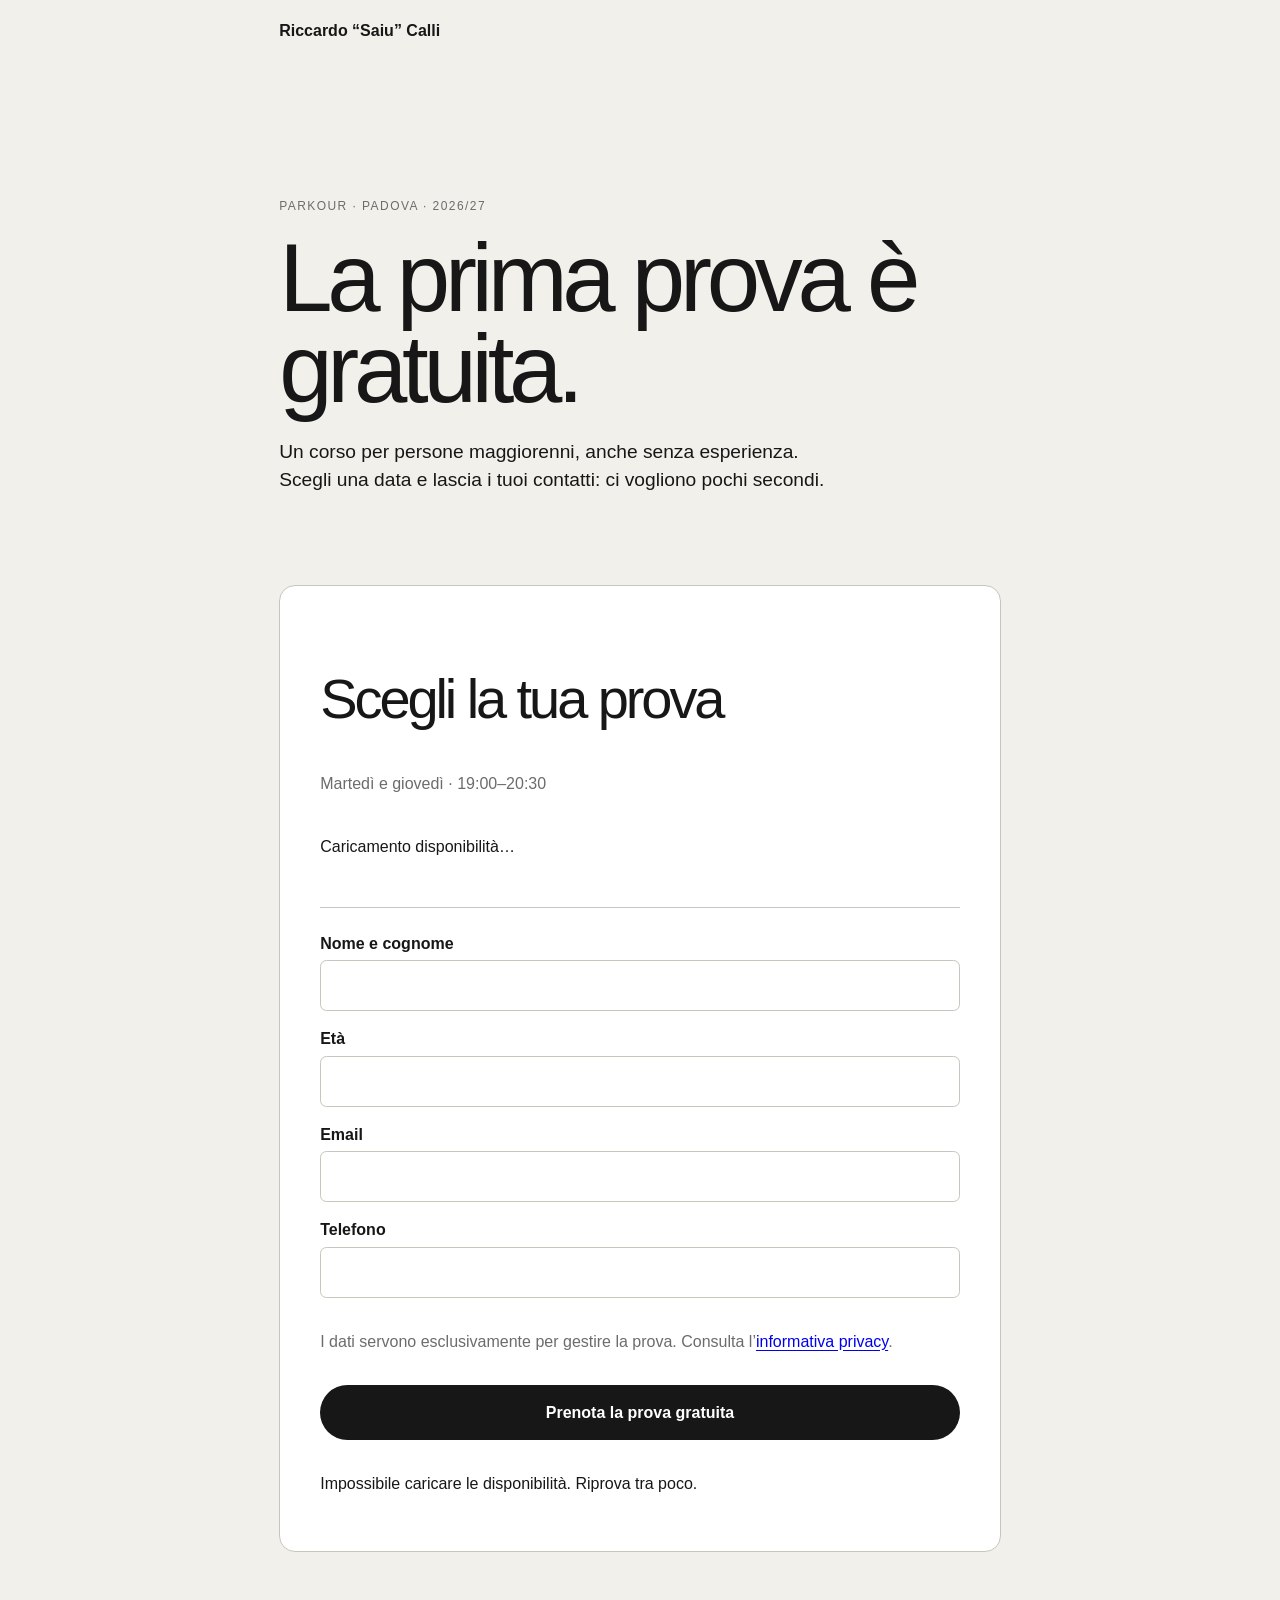
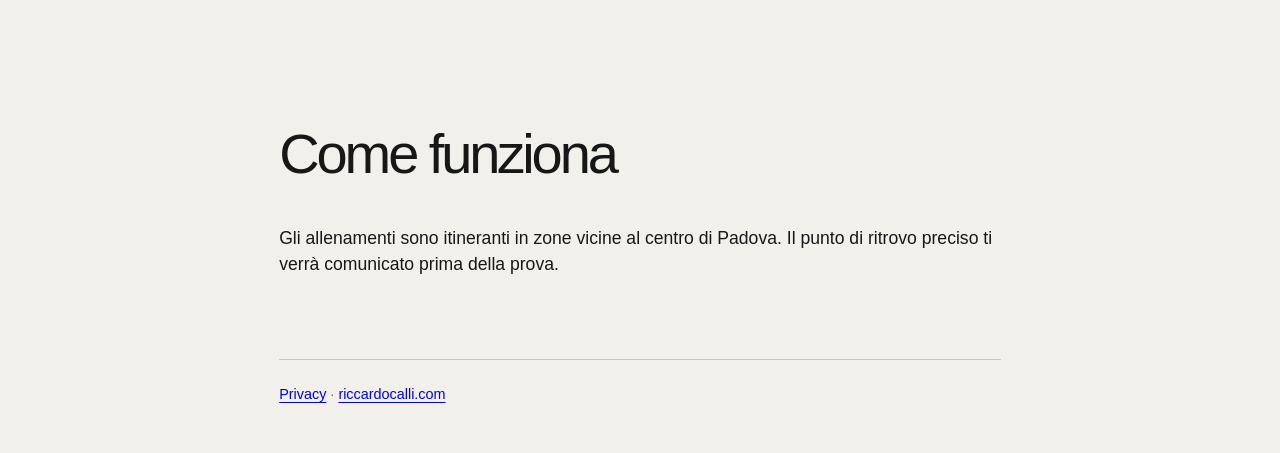
==== index.html @ 6048e5b0 "Connect booking landing to deployed backend" ====
<!doctype html>
<html lang="it">
<head>
<meta charset="utf-8">
<meta name="viewport" content="width=device-width, initial-scale=1">
<title>Prenota la tua prova di Parkour — Riccardo Calli</title>
<meta name="description" content="Prenota gratuitamente la tua prima prova di Parkour a Padova. Corso per maggiorenni, martedì e giovedì dalle 19:00 alle 20:30.">
<link rel="stylesheet" href="styles.css">
</head>
<body>
<main class="booking-shell">
<header><a class="brand" href="https://www.riccardocalli.com">Riccardo “Saiu” Calli</a></header>
<section class="intro">
<p class="eyebrow">Parkour · Padova · 2026/27</p>
<h1>La prima prova è gratuita.</h1>
<p>Un corso per persone maggiorenni, anche senza esperienza. Scegli una data e lascia i tuoi contatti: ci vogliono pochi secondi.</p>
</section>
<section class="card" aria-labelledby="booking-title">
<h2 id="booking-title">Scegli la tua prova</h2>
<p class="muted">Martedì e giovedì · 19:00–20:30</p>
<div id="calendar" class="calendar" aria-live="polite"><p>Caricamento disponibilità…</p></div>
<form id="booking-form" hidden>
<input type="hidden" id="date" name="date">
<label>Nome e cognome<input required name="name" autocomplete="name"></label>
<label>Età<input required name="age" type="number" min="18" max="120"></label>
<label>Email<input required name="email" type="email" autocomplete="email"></label>
<label>Telefono<input required name="phone" type="tel" autocomplete="tel"></label>
<p class="privacy-note">I dati servono esclusivamente per gestire la prova. Consulta l’<a href="/privacy.html">informativa privacy</a>.</p>
<button type="submit">Prenota la prova gratuita</button>
<p id="status" role="status"></p>
</form>
</section>
<section class="details"><h2>Come funziona</h2><p>Gli allenamenti sono itineranti in zone vicine al centro di Padova. Il punto di ritrovo preciso ti verrà comunicato prima della prova.</p></section>
<footer><a href="/privacy.html">Privacy</a><span> · </span><a href="https://www.riccardocalli.com">riccardocalli.com</a></footer>
</main>
<script>
const endpoint = "https://script.google.com/macros/s/AKfycbx9Z68iJsYeIq684ezzrgquSORSjUeODkdWS-5pTUuIYwmfUe0UScEKsotK9m8AqnDbnQ/exec";
const calendar = document.querySelector("#calendar");
const form = document.querySelector("#booking-form");
const status = document.querySelector("#status");
let selectedDate = "";
function renderDates(items){calendar.innerHTML=""; if(!items.length){calendar.innerHTML="<p>Nessuna disponibilità nei prossimi giorni.</p>";return} items.forEach(item=>{const b=document.createElement("button");b.type="button";b.className="slot "+item.status;b.disabled=item.full;b.innerHTML="<strong>"+item.label+"</strong><span>"+item.remaining+" posti disponibili</span>";b.onclick=()=>{selectedDate=item.date;document.querySelector("#date").value=item.date;form.hidden=false;form.scrollIntoView({behavior:"smooth",block:"start"});document.querySelector('[name=name]').focus()};calendar.appendChild(b)})}
function fallbackDates(){const out=[],now=new Date();for(let i=1;i<=21;i++){const d=new Date(now);d.setDate(now.getDate()+i);if(d.getDay()===2||d.getDay()===4)out.push({date:d.toISOString().slice(0,10),label:d.toLocaleDateString("it-IT",{weekday:"long",day:"numeric",month:"long"}),remaining:10,status:"green",full:false})}renderDates(out)}
async function load(){if(!endpoint){fallbackDates();return}try{const r=await fetch(endpoint+"?action=availability");if(!r.ok)throw Error();renderDates((await r.json()).dates)}catch(e){status.textContent="Impossibile caricare le disponibilità. Riprova tra poco.";}}
form.addEventListener("submit",async e=>{e.preventDefault();const data=Object.fromEntries(new FormData(form));if(Number(data.age)<18){status.textContent="Il corso è riservato ai maggiorenni.";return}status.textContent="Invio in corso…";if(!endpoint){status.textContent="Il sistema di prenotazione non è ancora collegato.";return}try{const r=await fetch(endpoint,{method:"POST",headers:{"Content-Type":"text/plain;charset=utf-8"},body:JSON.stringify({...data,attribution:Object.fromEntries(new URLSearchParams(location.search))})});const out=await r.json();status.textContent=out.message||"Prenotazione registrata.";if(out.ok)form.reset()}catch(e){status.textContent="Si è verificato un errore. Riprova tra poco.";}})
load();
</script>
</body>
</html>
---- styles.css ----
:root{--ink:#171717;--paper:#f2f0eb;--accent:#d8ff00;--muted:#6c6c6c;--line:#c8c5bd}*{box-sizing:border-box}body{margin:0;background:var(--paper);color:var(--ink);font-family:Arial,Helvetica,sans-serif;line-height:1.45}.booking-shell{max-width:760px;margin:auto;padding:1.2rem 1.2rem 3rem}.brand{font-weight:700;color:inherit;text-decoration:none}.intro{padding:16vh 0 8vh}.eyebrow{text-transform:uppercase;letter-spacing:.12em;font-size:.75rem;color:var(--muted)}h1,h2{letter-spacing:-.055em;line-height:.95;font-weight:500}h1{font-size:clamp(3rem,12vw,6rem);margin:1rem 0 1.5rem}h2{font-size:clamp(2rem,7vw,3.5rem)}.intro p:not(.eyebrow){font-size:1.2rem;max-width:36rem}.card{background:#fff;border:1px solid var(--line);padding:clamp(1.2rem,5vw,2.5rem);border-radius:1rem}.muted,.privacy-note{color:var(--muted)}.calendar{display:grid;gap:.7rem;margin:1.5rem 0 2rem}.slot{display:flex;justify-content:space-between;align-items:center;text-align:left;border:1px solid var(--line);border-left:8px solid #45a85a;background:#fff;padding:1rem;border-radius:.5rem;color:var(--ink);cursor:pointer;font:inherit}.slot span{font-size:.85rem;color:var(--muted)}.slot.orange{border-left-color:#ed9a28}.slot.red{border-left-color:#d64c42;opacity:.65;cursor:not-allowed}.slot:hover:not(:disabled){background:#f5f5f0}form{display:grid;gap:1rem;border-top:1px solid var(--line);padding-top:1.5rem}label{display:grid;gap:.35rem;font-weight:700}input{font:inherit;padding:.8rem;border:1px solid var(--line);border-radius:.4rem;background:#fff}button[type=submit]{font:inherit;font-weight:700;padding:1rem;border:0;border-radius:999px;background:var(--ink);color:#fff;cursor:pointer}a{text-decoration:underline;text-underline-offset:3px}.details{padding:8rem 0 4rem}.details p{font-size:1.1rem}footer{border-top:1px solid var(--line);padding-top:1.5rem;font-size:.9rem;color:var(--muted)}
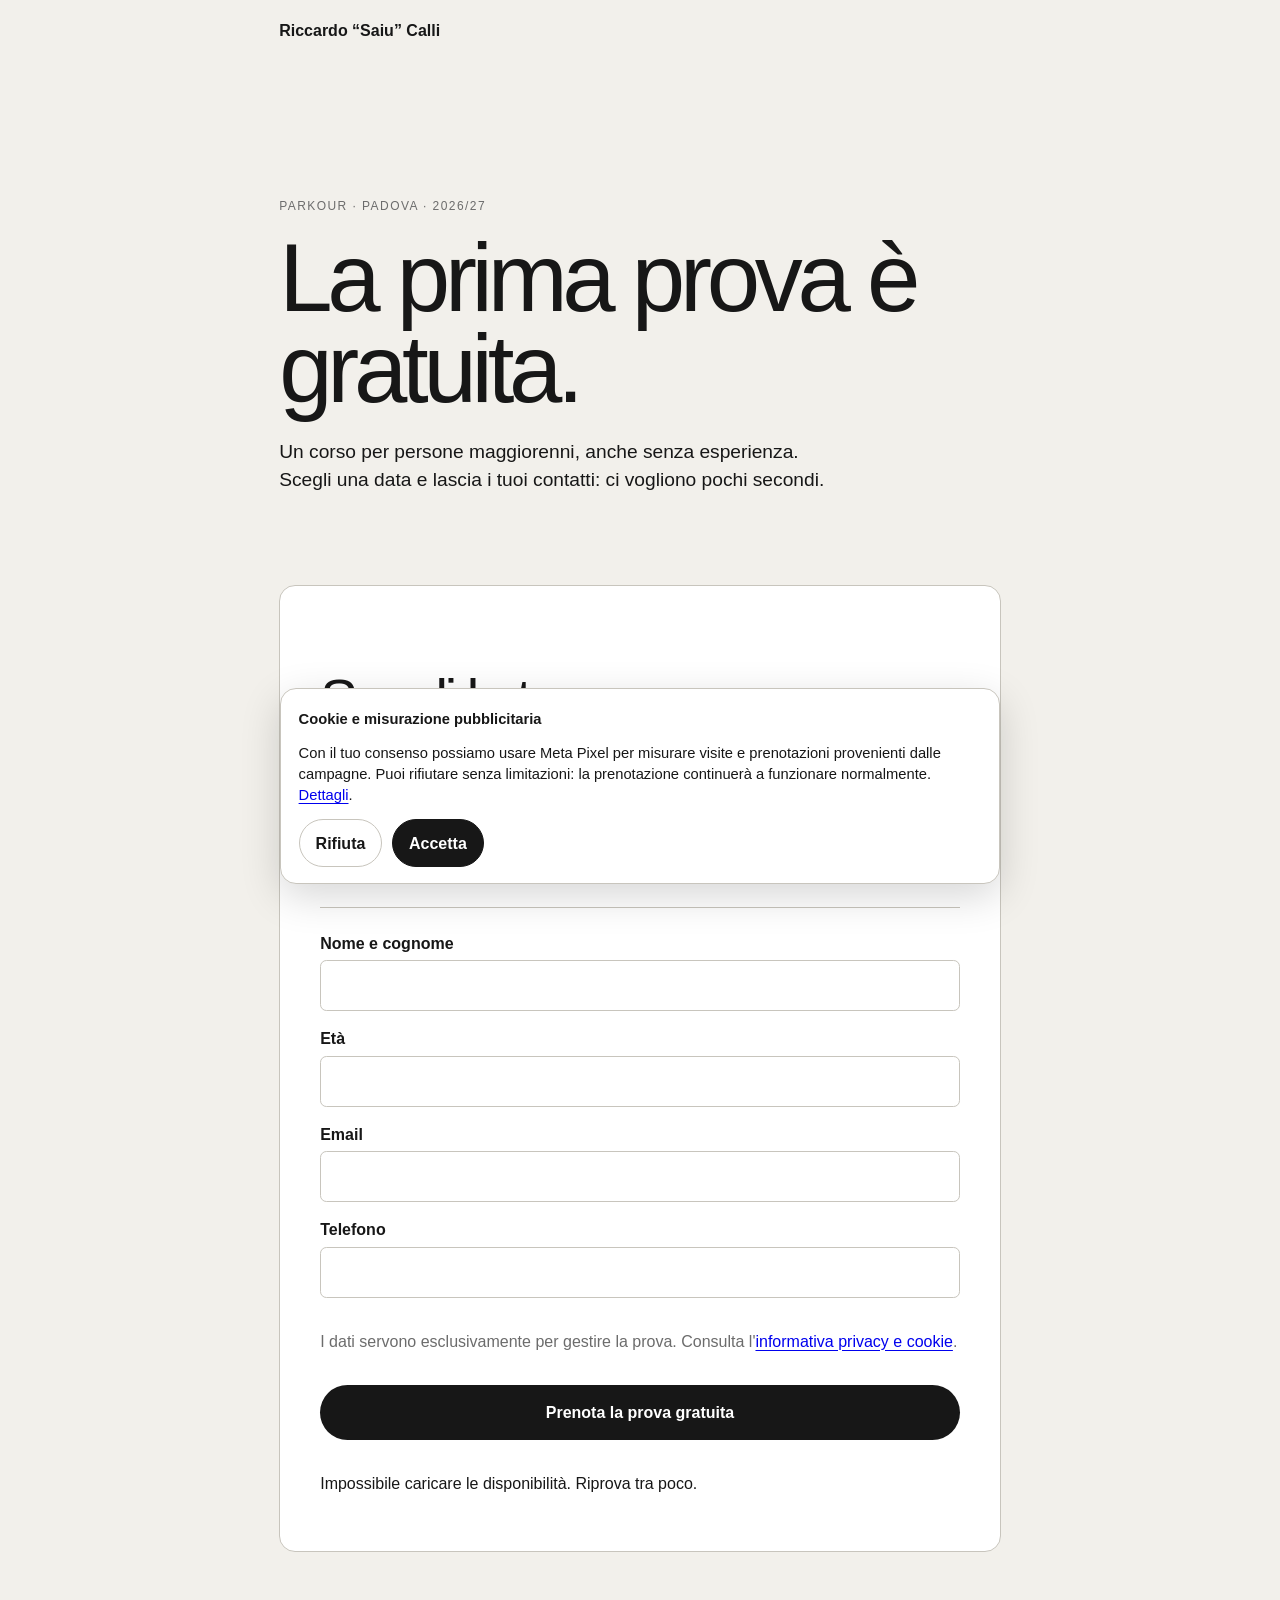
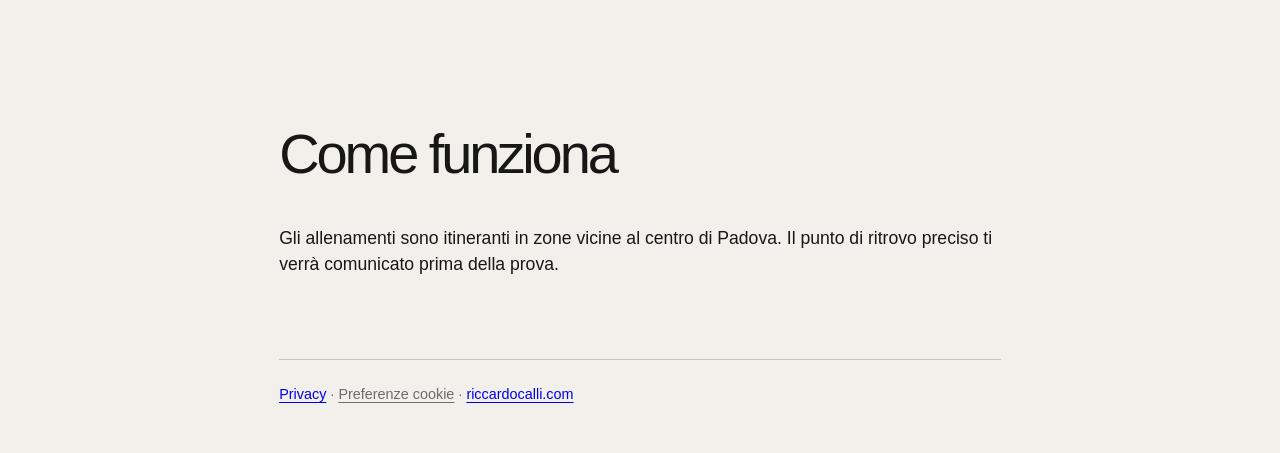
==== commit 3acae72e: "Add consent-gated Meta Pixel and Lead tracking" ====
--- a/index.html
+++ b/index.html
@@ -25,24 +25,154 @@
 <label>Età<input required name="age" type="number" min="18" max="120"></label>
 <label>Email<input required name="email" type="email" autocomplete="email"></label>
 <label>Telefono<input required name="phone" type="tel" autocomplete="tel"></label>
-<p class="privacy-note">I dati servono esclusivamente per gestire la prova. Consulta l’<a href="/privacy.html">informativa privacy</a>.</p>
+<p class="privacy-note">I dati servono esclusivamente per gestire la prova. Consulta l'<a href="/privacy.html">informativa privacy e cookie</a>.</p>
 <button type="submit">Prenota la prova gratuita</button>
 <p id="status" role="status"></p>
 </form>
 </section>
 <section class="details"><h2>Come funziona</h2><p>Gli allenamenti sono itineranti in zone vicine al centro di Padova. Il punto di ritrovo preciso ti verrà comunicato prima della prova.</p></section>
-<footer><a href="/privacy.html">Privacy</a><span> · </span><a href="https://www.riccardocalli.com">riccardocalli.com</a></footer>
+<footer><a href="/privacy.html">Privacy</a><span> · </span><button class="cookie-preferences" id="cookie-preferences" type="button">Preferenze cookie</button><span> · </span><a href="https://www.riccardocalli.com">riccardocalli.com</a></footer>
 </main>
+
+<div id="cookie-banner" class="cookie-banner" role="dialog" aria-live="polite" aria-label="Preferenze cookie" hidden>
+<p><strong>Cookie e misurazione pubblicitaria</strong></p>
+<p>Con il tuo consenso possiamo usare Meta Pixel per misurare visite e prenotazioni provenienti dalle campagne. Puoi rifiutare senza limitazioni: la prenotazione continuerà a funzionare normalmente. <a href="/privacy.html">Dettagli</a>.</p>
+<div class="cookie-actions">
+<button type="button" class="cookie-reject" id="cookie-reject">Rifiuta</button>
+<button type="button" class="cookie-accept" id="cookie-accept">Accetta</button>
+</div>
+</div>
+
 <script>
-const endpoint = "https://script.google.com/macros/s/AKfycbx9Z68iJsYeIq684ezzrgquSORSjUeODkdWS-5pTUuIYwmfUe0UScEKsotK9m8AqnDbnQ/exec";
+const endpoint = "https://script.google.com/macros/s/AKfycbzsxIoW5jXH2WstyQvjp2m_uQAhmWTt1mG-a9V48pJz5Jp2EjKi7W8X9Xgl6FVb0BLSpw/exec";
+const META_PIXEL_ID = "1096935832794111";
+const CONSENT_KEY = "riccardocalli_meta_marketing_consent_v1";
+
 const calendar = document.querySelector("#calendar");
 const form = document.querySelector("#booking-form");
 const status = document.querySelector("#status");
+const submitButton = form.querySelector('button[type="submit"]');
+const cookieBanner = document.querySelector("#cookie-banner");
+const cookieAccept = document.querySelector("#cookie-accept");
+const cookieReject = document.querySelector("#cookie-reject");
+const cookiePreferences = document.querySelector("#cookie-preferences");
 let selectedDate = "";
-function renderDates(items){calendar.innerHTML=""; if(!items.length){calendar.innerHTML="<p>Nessuna disponibilità nei prossimi giorni.</p>";return} items.forEach(item=>{const b=document.createElement("button");b.type="button";b.className="slot "+item.status;b.disabled=item.full;b.innerHTML="<strong>"+item.label+"</strong><span>"+item.remaining+" posti disponibili</span>";b.onclick=()=>{selectedDate=item.date;document.querySelector("#date").value=item.date;form.hidden=false;form.scrollIntoView({behavior:"smooth",block:"start"});document.querySelector('[name=name]').focus()};calendar.appendChild(b)})}
-function fallbackDates(){const out=[],now=new Date();for(let i=1;i<=21;i++){const d=new Date(now);d.setDate(now.getDate()+i);if(d.getDay()===2||d.getDay()===4)out.push({date:d.toISOString().slice(0,10),label:d.toLocaleDateString("it-IT",{weekday:"long",day:"numeric",month:"long"}),remaining:10,status:"green",full:false})}renderDates(out)}
-async function load(){if(!endpoint){fallbackDates();return}try{const r=await fetch(endpoint+"?action=availability");if(!r.ok)throw Error();renderDates((await r.json()).dates)}catch(e){status.textContent="Impossibile caricare le disponibilità. Riprova tra poco.";}}
-form.addEventListener("submit",async e=>{e.preventDefault();const data=Object.fromEntries(new FormData(form));if(Number(data.age)<18){status.textContent="Il corso è riservato ai maggiorenni.";return}status.textContent="Invio in corso…";if(!endpoint){status.textContent="Il sistema di prenotazione non è ancora collegato.";return}try{const r=await fetch(endpoint,{method:"POST",headers:{"Content-Type":"text/plain;charset=utf-8"},body:JSON.stringify({...data,attribution:Object.fromEntries(new URLSearchParams(location.search))})});const out=await r.json();status.textContent=out.message||"Prenotazione registrata.";if(out.ok)form.reset()}catch(e){status.textContent="Si è verificato un errore. Riprova tra poco.";}})
+let metaPixelInitialized = false;
+
+function getStoredConsent(){
+  try{return localStorage.getItem(CONSENT_KEY)}catch(e){return null}
+}
+function setStoredConsent(value){
+  try{localStorage.setItem(CONSENT_KEY,value)}catch(e){}
+}
+function loadMetaPixel(){
+  if(metaPixelInitialized)return;
+  metaPixelInitialized=true;
+  !function(f,b,e,v,n,t,s){
+    if(f.fbq)return;
+    n=f.fbq=function(){n.callMethod?n.callMethod.apply(n,arguments):n.queue.push(arguments)};
+    if(!f._fbq)f._fbq=n;
+    n.push=n;n.loaded=!0;n.version="2.0";n.queue=[];
+    t=b.createElement(e);t.async=!0;t.src=v;
+    s=b.getElementsByTagName(e)[0];s.parentNode.insertBefore(t,s)
+  }(window,document,"script","https://connect.facebook.net/en_US/fbevents.js");
+  fbq("init",META_PIXEL_ID);
+  fbq("consent","grant");
+  fbq("track","PageView");
+}
+function applyConsent(value){
+  setStoredConsent(value);
+  cookieBanner.hidden=true;
+  if(value==="granted"){
+    loadMetaPixel();
+  }else if(window.fbq){
+    fbq("consent","revoke");
+  }
+}
+function showConsentChoice(){
+  cookieBanner.hidden=false;
+}
+function initConsent(){
+  const consent=getStoredConsent();
+  if(consent==="granted")loadMetaPixel();
+  else if(consent!=="denied")showConsentChoice();
+}
+function trackMetaLead(bookingId){
+  if(!bookingId || getStoredConsent()!=="granted")return;
+  const dedupeKey="riccardocalli_meta_lead_sent_"+bookingId;
+  try{if(localStorage.getItem(dedupeKey)==="1")return}catch(e){}
+  loadMetaPixel();
+  fbq("track","Lead",{content_name:"Prova Parkour Padova"},{eventID:bookingId});
+  try{localStorage.setItem(dedupeKey,"1")}catch(e){}
+}
+
+cookieAccept.addEventListener("click",()=>applyConsent("granted"));
+cookieReject.addEventListener("click",()=>applyConsent("denied"));
+cookiePreferences.addEventListener("click",showConsentChoice);
+
+function renderDates(items){
+  calendar.innerHTML="";
+  if(!items.length){calendar.innerHTML="<p>Nessuna disponibilità nei prossimi giorni.</p>";return}
+  items.forEach(item=>{
+    const b=document.createElement("button");
+    b.type="button";
+    b.className="slot "+item.status;
+    b.disabled=item.full;
+    b.innerHTML="<strong>"+item.label+"</strong><span>"+item.remaining+" posti disponibili</span>";
+    b.onclick=()=>{
+      selectedDate=item.date;
+      document.querySelector("#date").value=item.date;
+      form.hidden=false;
+      submitButton.disabled=false;
+      form.scrollIntoView({behavior:"smooth",block:"start"});
+      document.querySelector('[name=name]').focus()
+    };
+    calendar.appendChild(b)
+  })
+}
+function fallbackDates(){
+  const out=[],now=new Date();
+  for(let i=1;i<=21;i++){
+    const d=new Date(now);
+    d.setDate(now.getDate()+i);
+    if(d.getDay()===2||d.getDay()===4)out.push({date:d.toISOString().slice(0,10),label:d.toLocaleDateString("it-IT",{weekday:"long",day:"numeric",month:"long"}),remaining:10,status:"green",full:false})
+  }
+  renderDates(out)
+}
+async function load(){
+  if(!endpoint){fallbackDates();return}
+  try{
+    const r=await fetch(endpoint+"?action=availability");
+    if(!r.ok)throw Error();
+    renderDates((await r.json()).dates)
+  }catch(e){
+    status.textContent="Impossibile caricare le disponibilità. Riprova tra poco."
+  }
+}
+form.addEventListener("submit",async e=>{
+  e.preventDefault();
+  const data=Object.fromEntries(new FormData(form));
+  if(Number(data.age)<18){status.textContent="Il corso è riservato ai maggiorenni.";return}
+  submitButton.disabled=true;
+  status.textContent="Invio in corso…";
+  if(!endpoint){status.textContent="Il sistema di prenotazione non è ancora collegato.";submitButton.disabled=false;return}
+  try{
+    const r=await fetch(endpoint,{method:"POST",headers:{"Content-Type":"text/plain;charset=utf-8"},body:JSON.stringify({...data,attribution:Object.fromEntries(new URLSearchParams(location.search))})});
+    const out=await r.json();
+    status.textContent=out.message||"Prenotazione registrata.";
+    if(out.ok){
+      trackMetaLead(out.bookingId);
+      form.reset();
+    }else{
+      submitButton.disabled=false;
+    }
+  }catch(e){
+    status.textContent="Si è verificato un errore. Riprova tra poco.";
+    submitButton.disabled=false;
+  }
+});
+
+initConsent();
 load();
 </script>
 </body>
--- a/styles.css
+++ b/styles.css
@@ -1 +1 @@
-:root{--ink:#171717;--paper:#f2f0eb;--accent:#d8ff00;--muted:#6c6c6c;--line:#c8c5bd}*{box-sizing:border-box}body{margin:0;background:var(--paper);color:var(--ink);font-family:Arial,Helvetica,sans-serif;line-height:1.45}.booking-shell{max-width:760px;margin:auto;padding:1.2rem 1.2rem 3rem}.brand{font-weight:700;color:inherit;text-decoration:none}.intro{padding:16vh 0 8vh}.eyebrow{text-transform:uppercase;letter-spacing:.12em;font-size:.75rem;color:var(--muted)}h1,h2{letter-spacing:-.055em;line-height:.95;font-weight:500}h1{font-size:clamp(3rem,12vw,6rem);margin:1rem 0 1.5rem}h2{font-size:clamp(2rem,7vw,3.5rem)}.intro p:not(.eyebrow){font-size:1.2rem;max-width:36rem}.card{background:#fff;border:1px solid var(--line);padding:clamp(1.2rem,5vw,2.5rem);border-radius:1rem}.muted,.privacy-note{color:var(--muted)}.calendar{display:grid;gap:.7rem;margin:1.5rem 0 2rem}.slot{display:flex;justify-content:space-between;align-items:center;text-align:left;border:1px solid var(--line);border-left:8px solid #45a85a;background:#fff;padding:1rem;border-radius:.5rem;color:var(--ink);cursor:pointer;font:inherit}.slot span{font-size:.85rem;color:var(--muted)}.slot.orange{border-left-color:#ed9a28}.slot.red{border-left-color:#d64c42;opacity:.65;cursor:not-allowed}.slot:hover:not(:disabled){background:#f5f5f0}form{display:grid;gap:1rem;border-top:1px solid var(--line);padding-top:1.5rem}label{display:grid;gap:.35rem;font-weight:700}input{font:inherit;padding:.8rem;border:1px solid var(--line);border-radius:.4rem;background:#fff}button[type=submit]{font:inherit;font-weight:700;padding:1rem;border:0;border-radius:999px;background:var(--ink);color:#fff;cursor:pointer}a{text-decoration:underline;text-underline-offset:3px}.details{padding:8rem 0 4rem}.details p{font-size:1.1rem}footer{border-top:1px solid var(--line);padding-top:1.5rem;font-size:.9rem;color:var(--muted)}+:root{--ink:#171717;--paper:#f2f0eb;--accent:#d8ff00;--muted:#6c6c6c;--line:#c8c5bd}*{box-sizing:border-box}body{margin:0;background:var(--paper);color:var(--ink);font-family:Arial,Helvetica,sans-serif;line-height:1.45}.booking-shell{max-width:760px;margin:auto;padding:1.2rem 1.2rem 3rem}.brand{font-weight:700;color:inherit;text-decoration:none}.intro{padding:16vh 0 8vh}.eyebrow{text-transform:uppercase;letter-spacing:.12em;font-size:.75rem;color:var(--muted)}h1,h2{letter-spacing:-.055em;line-height:.95;font-weight:500}h1{font-size:clamp(3rem,12vw,6rem);margin:1rem 0 1.5rem}h2{font-size:clamp(2rem,7vw,3.5rem)}.intro p:not(.eyebrow){font-size:1.2rem;max-width:36rem}.card{background:#fff;border:1px solid var(--line);padding:clamp(1.2rem,5vw,2.5rem);border-radius:1rem}.muted,.privacy-note{color:var(--muted)}.calendar{display:grid;gap:.7rem;margin:1.5rem 0 2rem}.slot{display:flex;justify-content:space-between;align-items:center;text-align:left;border:1px solid var(--line);border-left:8px solid #45a85a;background:#fff;padding:1rem;border-radius:.5rem;color:var(--ink);cursor:pointer;font:inherit}.slot span{font-size:.85rem;color:var(--muted)}.slot.orange{border-left-color:#ed9a28}.slot.red{border-left-color:#d64c42;opacity:.65;cursor:not-allowed}.slot:hover:not(:disabled){background:#f5f5f0}form{display:grid;gap:1rem;border-top:1px solid var(--line);padding-top:1.5rem}label{display:grid;gap:.35rem;font-weight:700}input{font:inherit;padding:.8rem;border:1px solid var(--line);border-radius:.4rem;background:#fff}button[type=submit]{font:inherit;font-weight:700;padding:1rem;border:0;border-radius:999px;background:var(--ink);color:#fff;cursor:pointer}button[type=submit]:disabled{opacity:.55;cursor:not-allowed}a{text-decoration:underline;text-underline-offset:3px}.details{padding:8rem 0 4rem}.details p{font-size:1.1rem}footer{border-top:1px solid var(--line);padding-top:1.5rem;font-size:.9rem;color:var(--muted)}.cookie-preferences{appearance:none;border:0;background:none;padding:0;font:inherit;color:inherit;text-decoration:underline;text-underline-offset:3px;cursor:pointer}.cookie-banner{position:fixed;left:50%;bottom:1rem;transform:translateX(-50%);width:min(720px,calc(100% - 2rem));z-index:9999;background:#fff;border:1px solid var(--line);border-radius:1rem;padding:1rem 1.1rem;box-shadow:0 12px 40px rgba(0,0,0,.16)}.cookie-banner[hidden]{display:none}.cookie-banner p{margin:.2rem 0 .8rem;font-size:.92rem}.cookie-actions{display:flex;gap:.6rem;flex-wrap:wrap}.cookie-actions button{font:inherit;font-weight:700;padding:.7rem 1rem;border-radius:999px;cursor:pointer}.cookie-reject{background:#fff;color:var(--ink);border:1px solid var(--line)}.cookie-accept{background:var(--ink);color:#fff;border:1px solid var(--ink)}@media(max-width:520px){.slot{align-items:flex-start;gap:.5rem;flex-direction:column}.cookie-actions button{flex:1}}
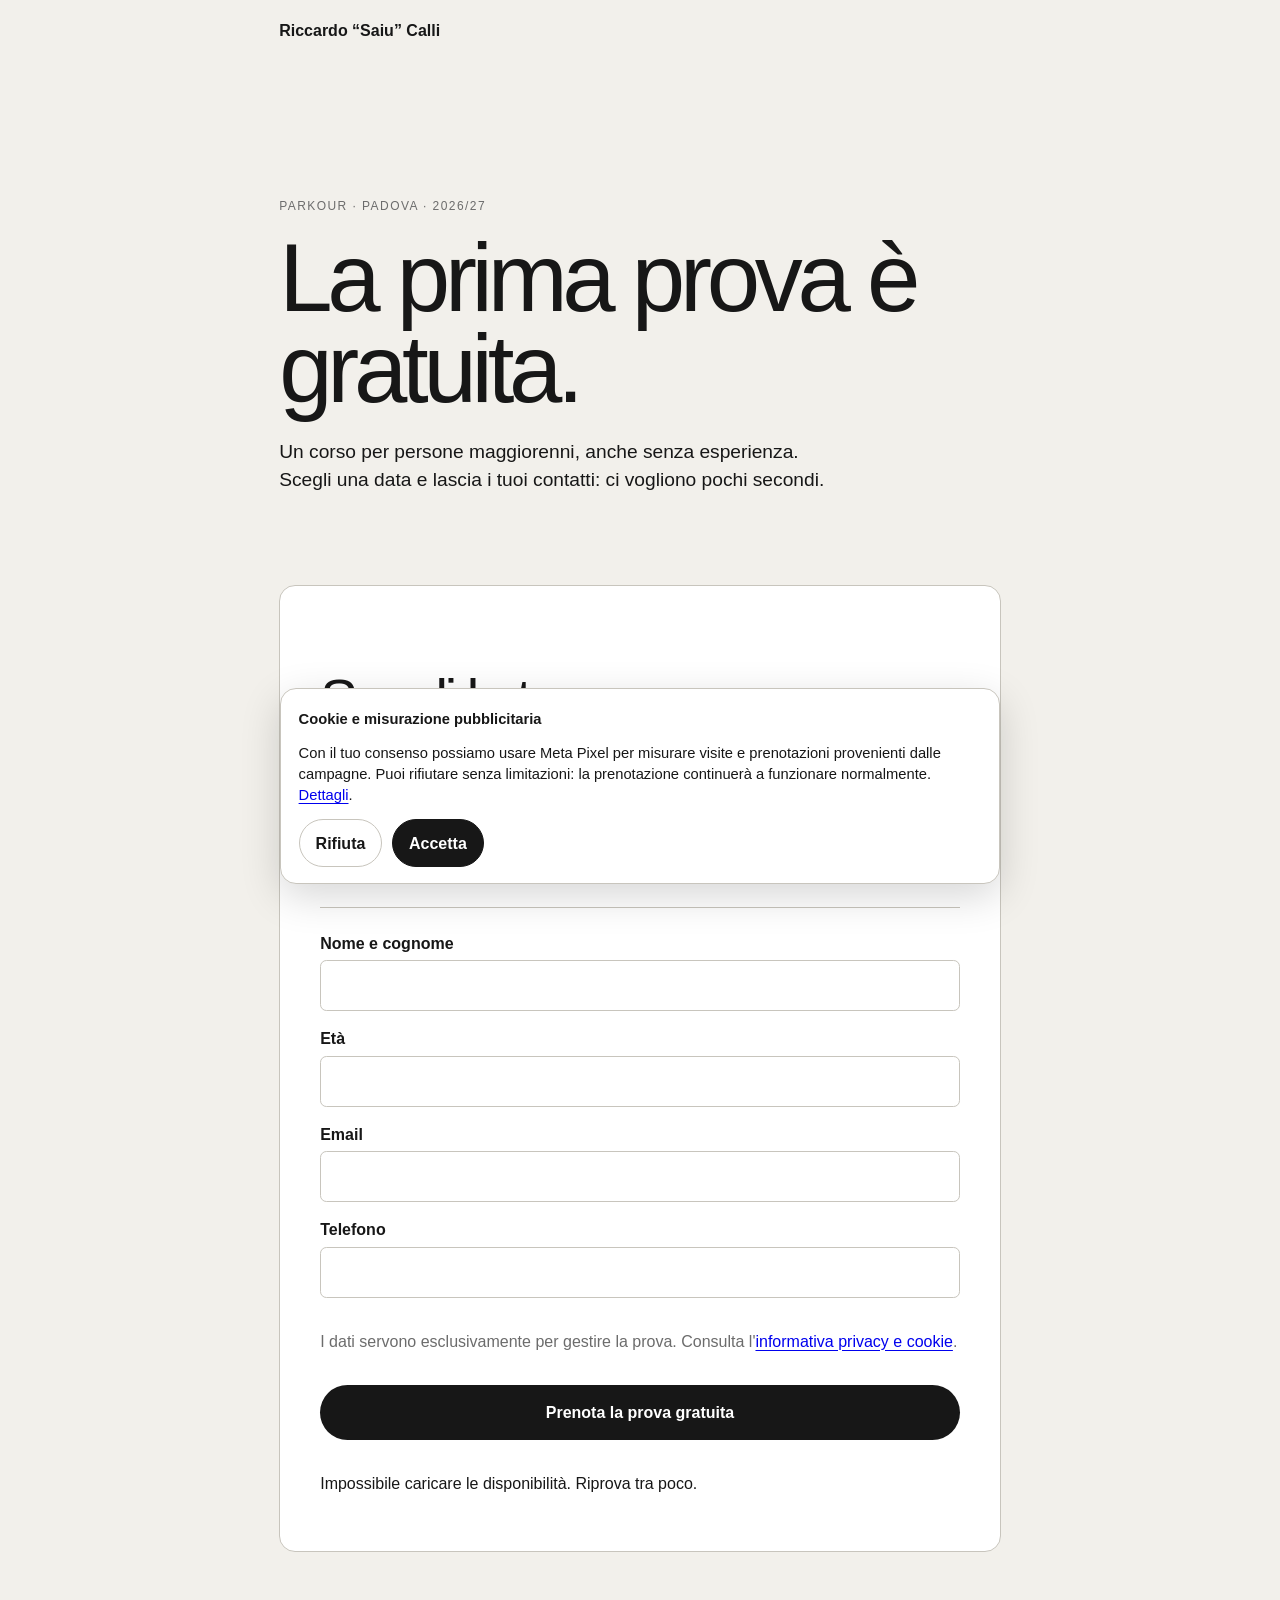
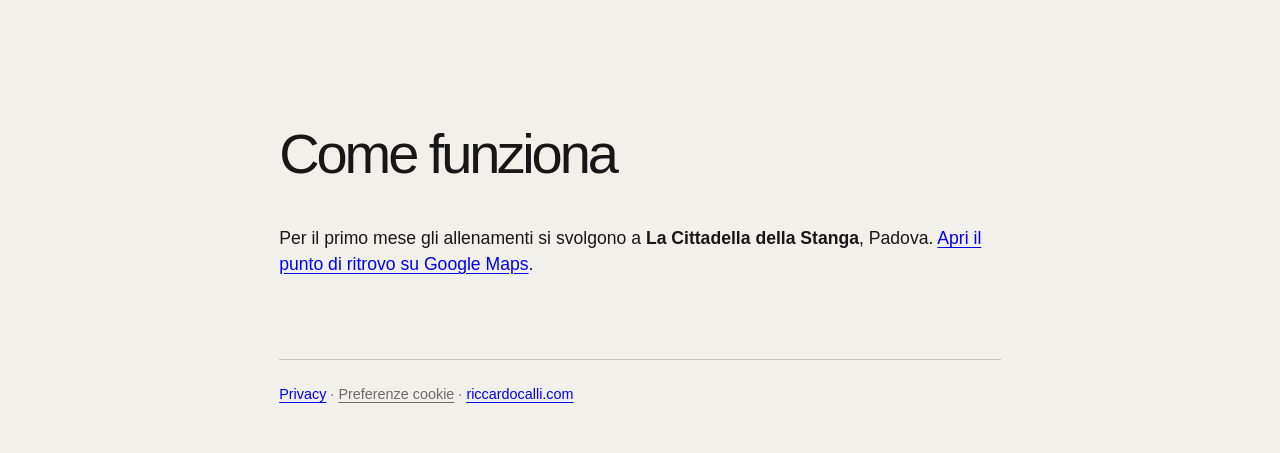
==== commit 53e3b725: "Aggiorna sede primo mese corso Parkour" ====
--- a/index.html
+++ b/index.html
@@ -30,7 +30,7 @@
 <p id="status" role="status"></p>
 </form>
 </section>
-<section class="details"><h2>Come funziona</h2><p>Gli allenamenti sono itineranti in zone vicine al centro di Padova. Il punto di ritrovo preciso ti verrà comunicato prima della prova.</p></section>
+<section class="details"><h2>Come funziona</h2><p>Per il primo mese gli allenamenti si svolgono a <strong>La Cittadella della Stanga</strong>, Padova. <a href="https://maps.app.goo.gl/G5zFoprsZqDC37xw6" target="_blank" rel="noopener">Apri il punto di ritrovo su Google Maps</a>.</p></section>
 <footer><a href="/privacy.html">Privacy</a><span> · </span><button class="cookie-preferences" id="cookie-preferences" type="button">Preferenze cookie</button><span> · </span><a href="https://www.riccardocalli.com">riccardocalli.com</a></footer>
 </main>
 
